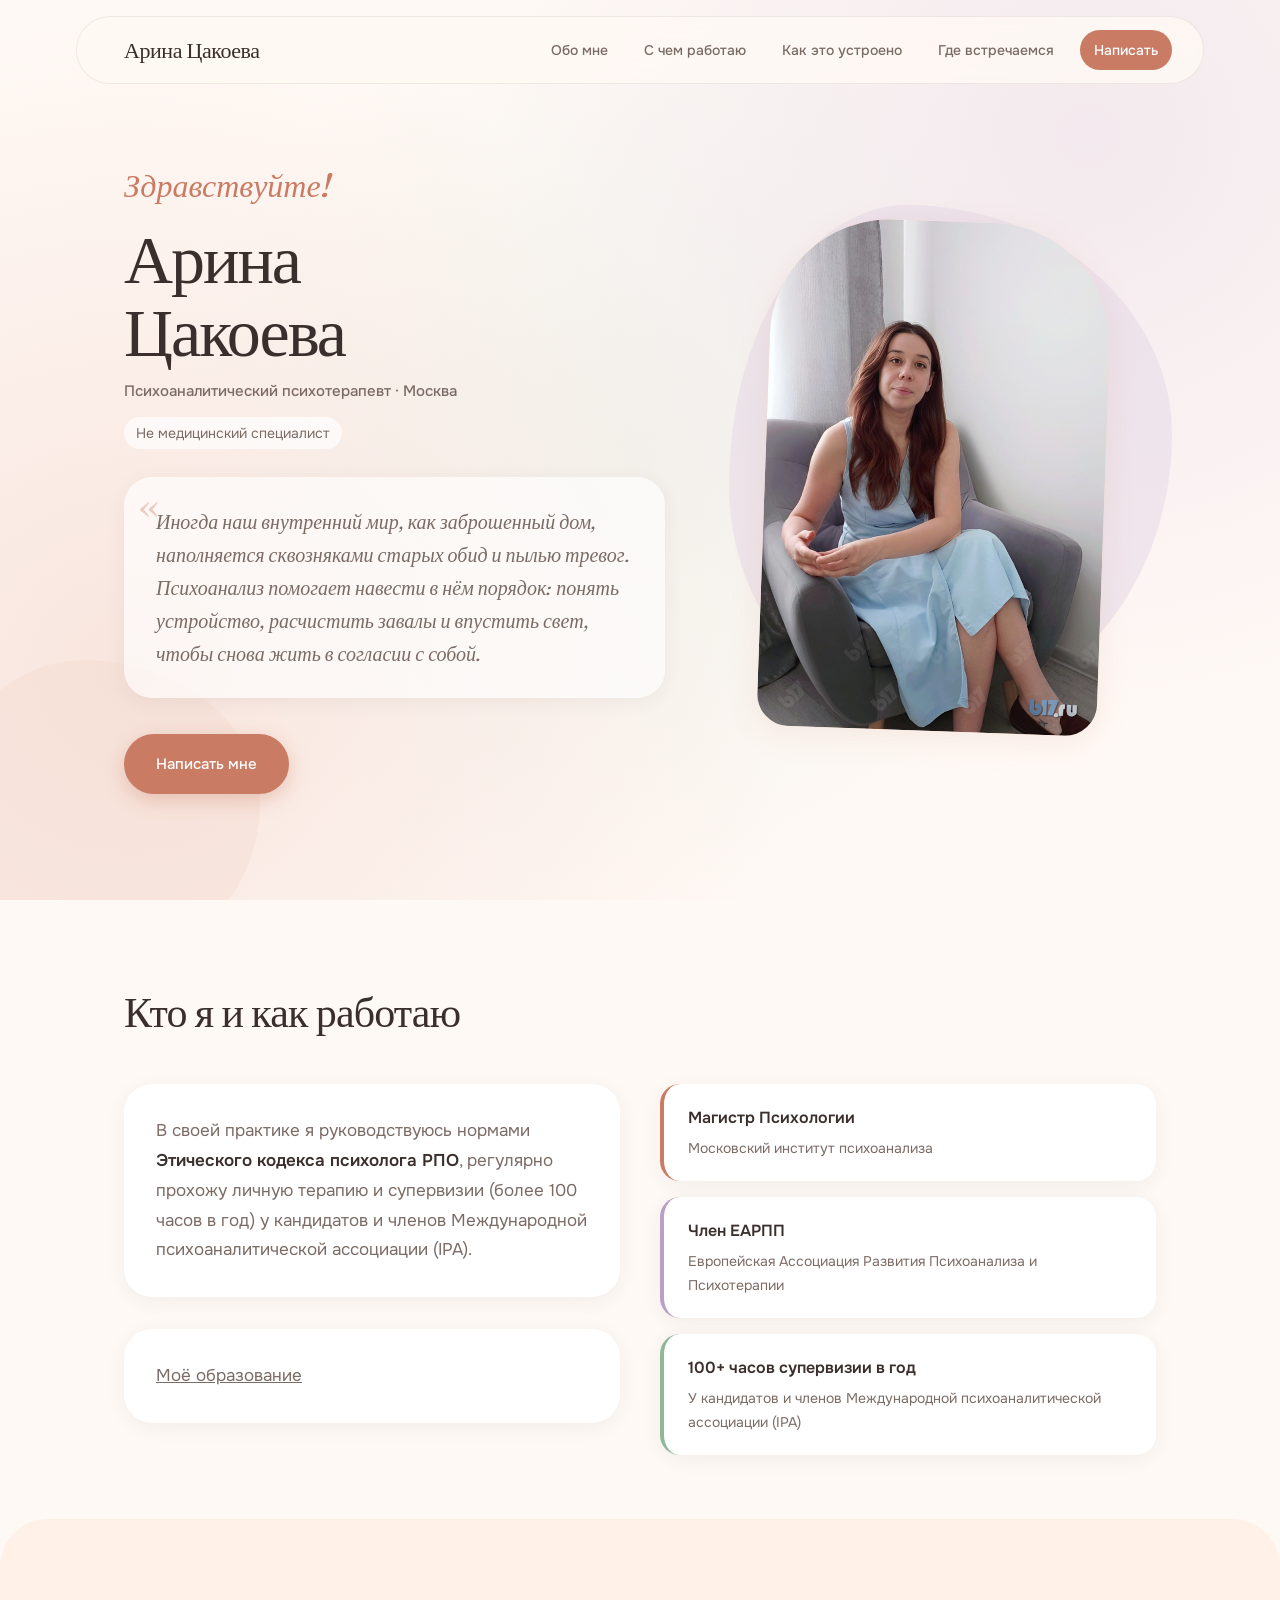
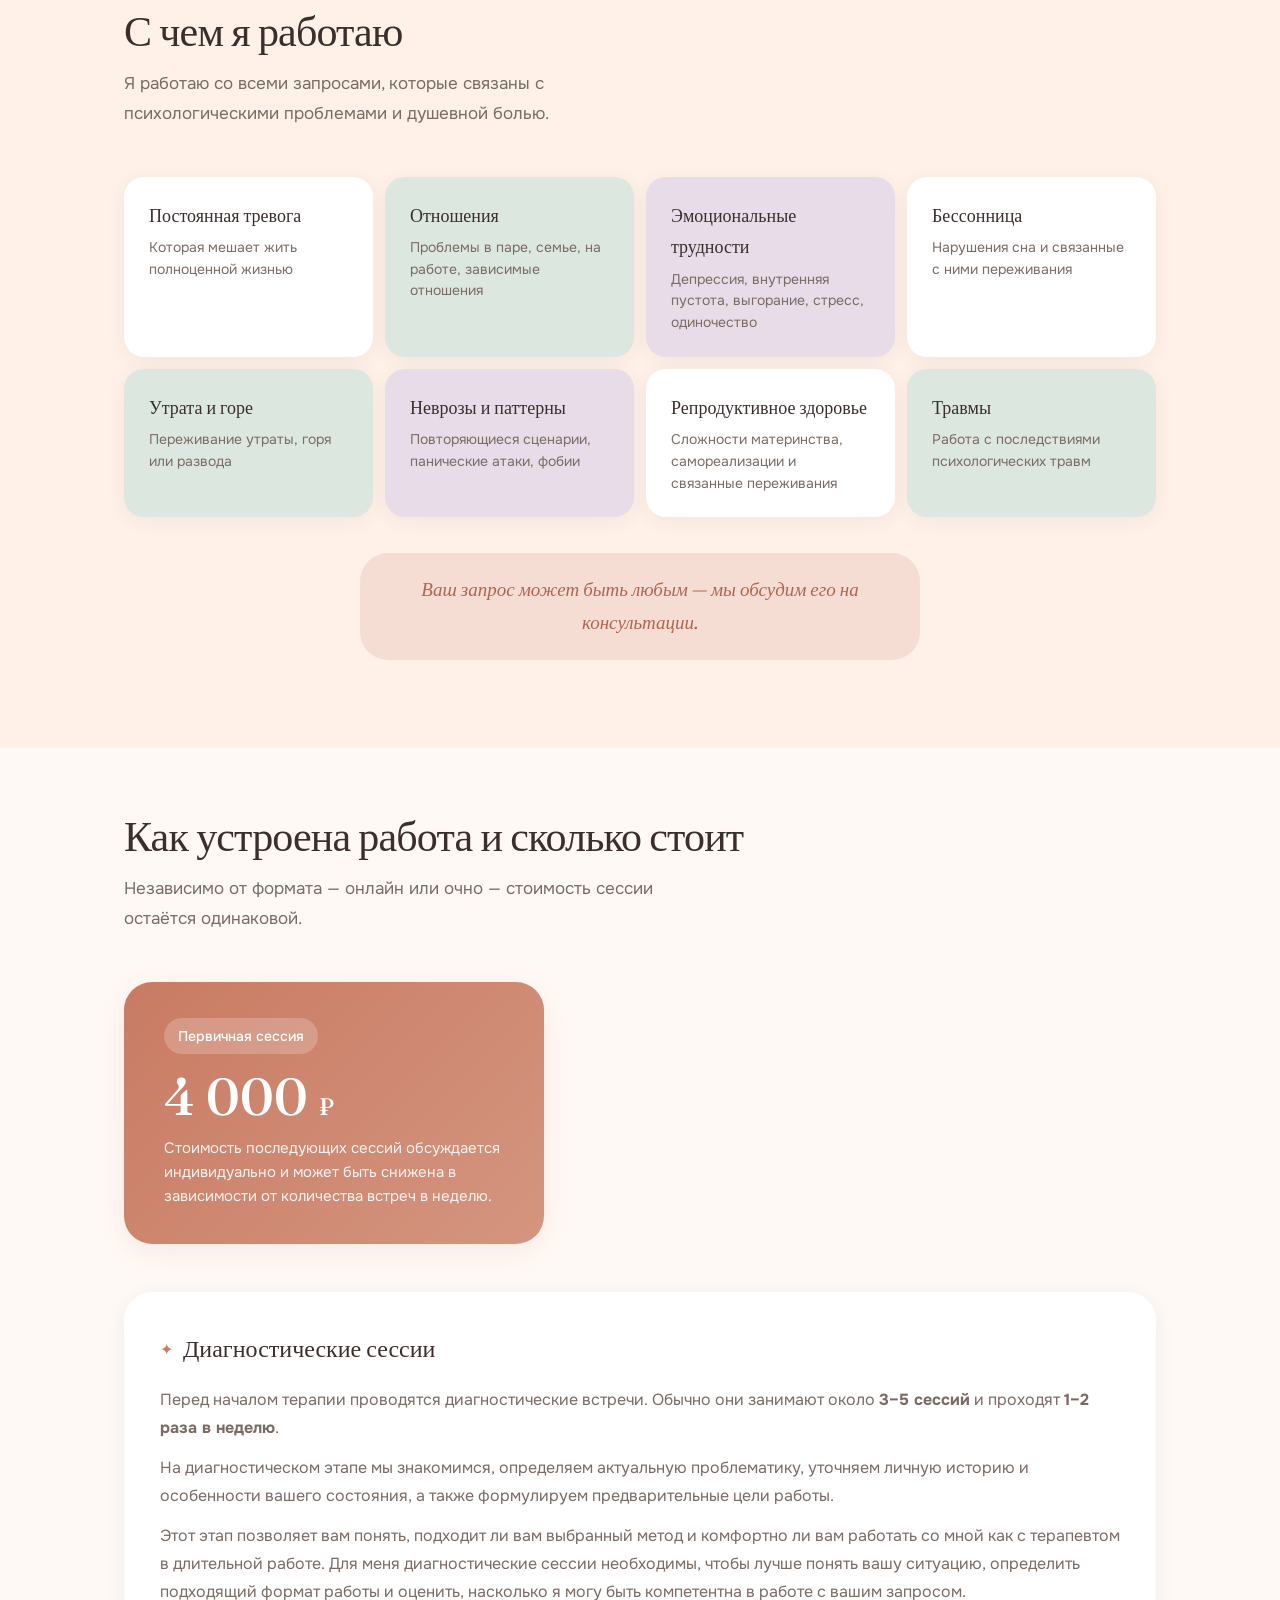
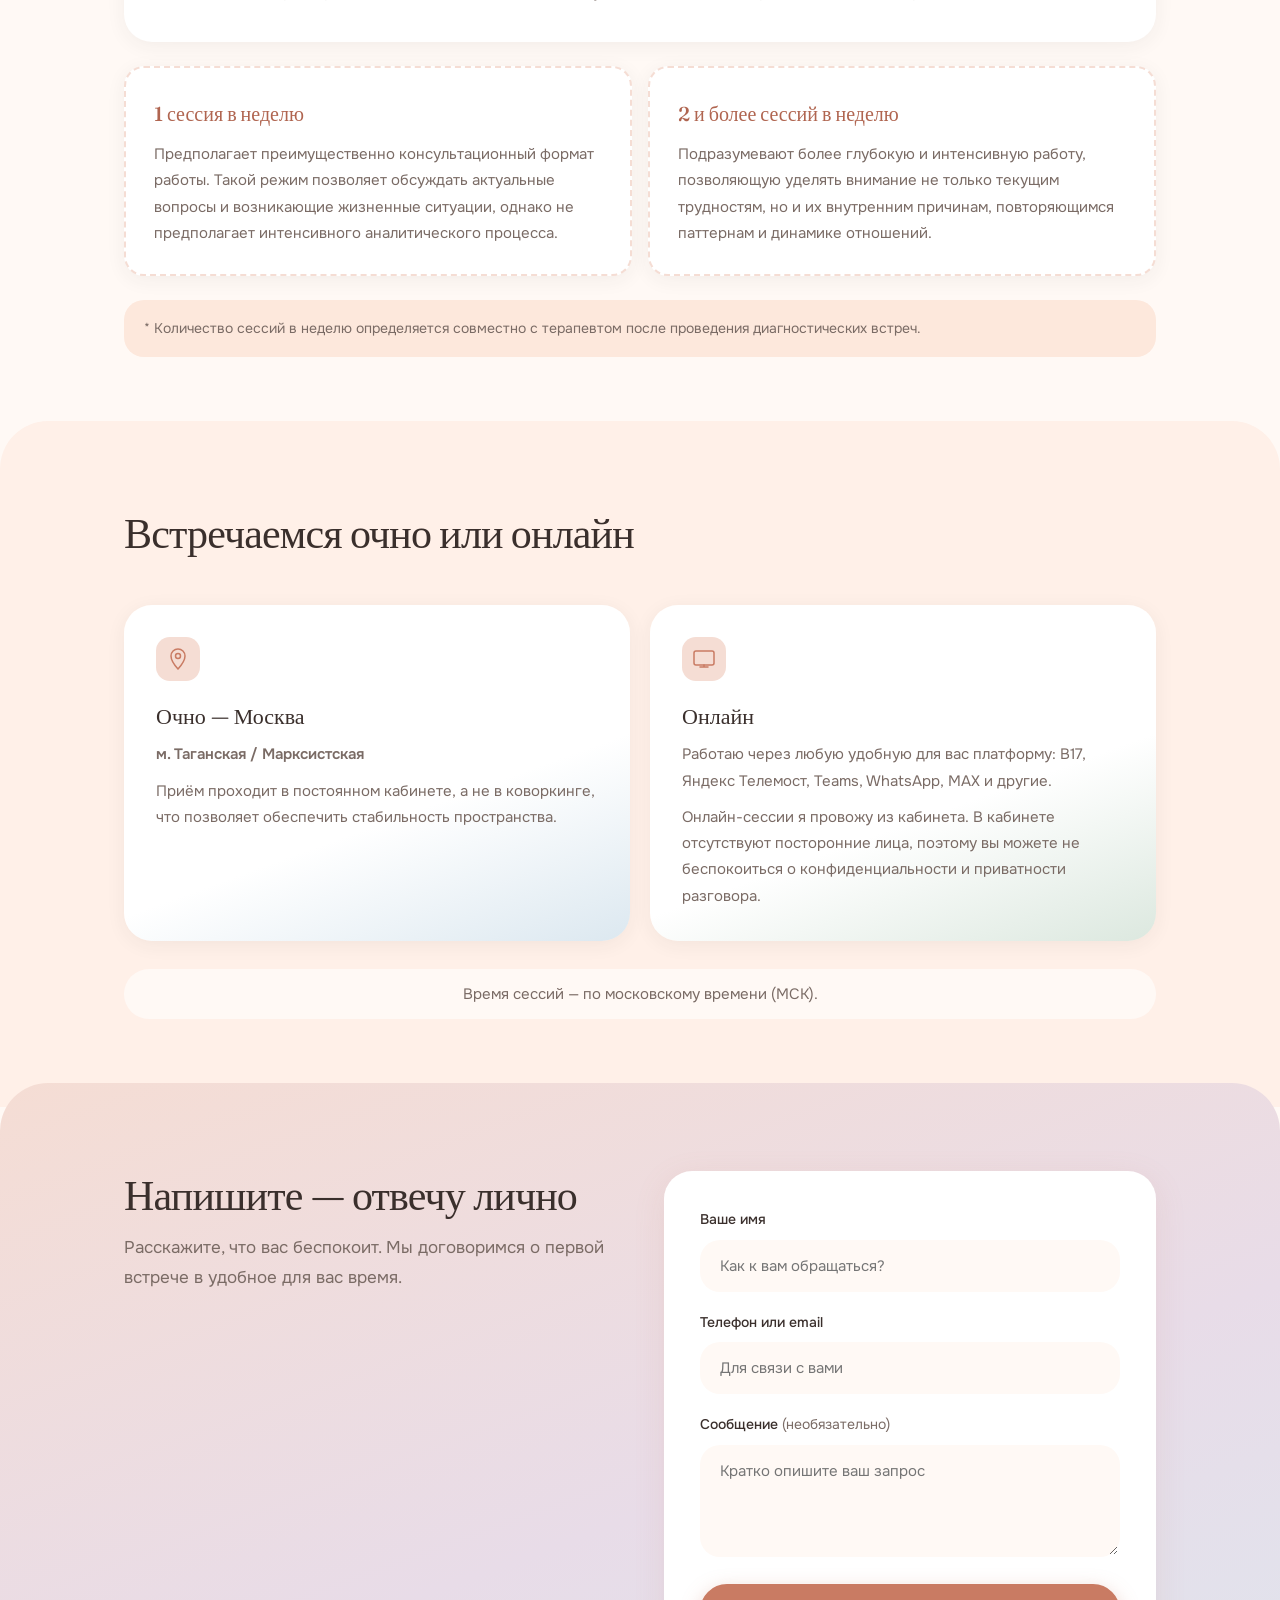
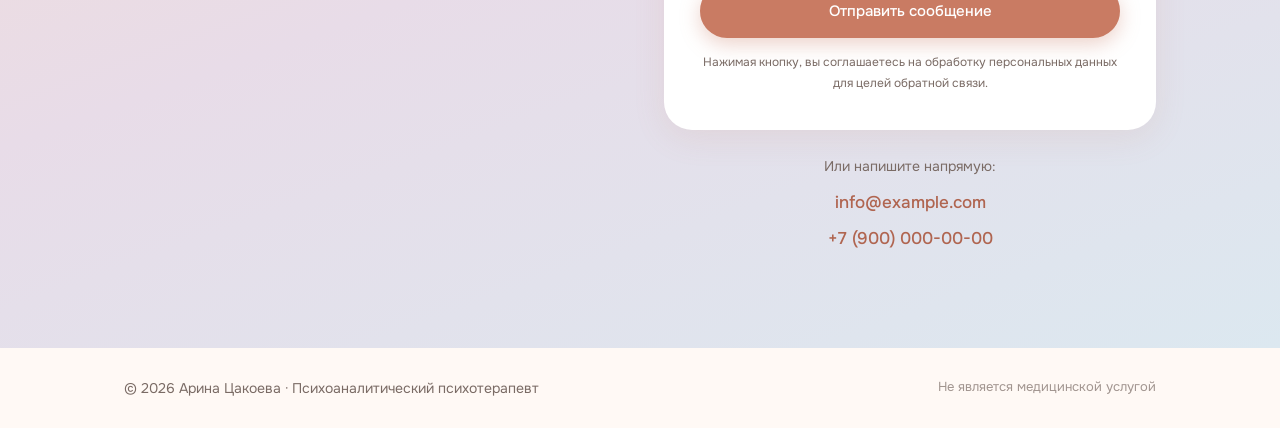
==== index.html @ 05173dd3 "Add files via upload" ====
<!DOCTYPE html>
<html lang="ru">
<head>
  <meta charset="UTF-8">
  <meta name="viewport" content="width=device-width, initial-scale=1.0">
  <meta name="description" content="Арина Цакоева — психоаналитический психотерапевт в Москве. Онлайн и очные консультации.">
  <title>Арина Цакоева — психоаналитический психотерапевт</title>
  <link rel="preconnect" href="https://fonts.googleapis.com">
  <link rel="preconnect" href="https://fonts.gstatic.com" crossorigin>
  <link href="https://fonts.googleapis.com/css2?family=Fraunces:ital,opsz,wght@0,9..144,400;0,9..144,500;0,9..144,600;1,9..144,400&family=Onest:wght@400;500;600&display=swap" rel="stylesheet">
  <link rel="stylesheet" href="css/style.css">
</head>
<body>
  <header class="header" id="header">
    <div class="container header__inner">
      <a href="#" class="logo">Арина Цакоева</a>
      <nav class="nav" id="nav">
        <a href="#about" class="nav__link">Обо мне</a>
        <a href="#requests" class="nav__link">С чем работаю</a>
        <a href="#format" class="nav__link">Как это устроено</a>
        <a href="#location" class="nav__link">Где встречаемся</a>
        <a href="#contact" class="nav__link nav__link--cta">Написать</a>
      </nav>
      <button class="burger" id="burger" aria-label="Открыть меню">
        <span></span>
        <span></span>
        <span></span>
      </button>
    </div>
  </header>

  <main>
    <section class="hero">
      <div class="hero__bg"></div>
      <div class="container hero__inner">
        <div class="hero__content">
          <p class="hero__greeting">Здравствуйте!</p>
          <h1 class="hero__title">Арина<br>Цакоева</h1>
          <p class="hero__label">Психоаналитический психотерапевт · Москва</p>
          <p class="hero__subtitle">Не медицинский специалист</p>
          <blockquote class="hero__quote">
            Иногда наш внутренний мир, как заброшенный дом, наполняется сквозняками старых обид и пылью тревог. Психоанализ помогает навести в нём порядок: понять устройство, расчистить завалы и впустить свет, чтобы снова жить в согласии с собой.
          </blockquote>
          <div class="hero__actions">
            <a href="#contact" class="btn btn--primary">Написать мне</a>
          </div>
        </div>
        <div class="hero__visual">
          <figure class="hero__photo hero__photo--empty">
            <img
              src="images/user_979711_900.jpg"
              alt="Арина Цакоева — психоаналитический психотерапевт"
              width="600"
              height="900"
              class="hero__photo-img"
              onerror="this.closest('.hero__photo').classList.add('hero__photo--empty')"
              onload="this.closest('.hero__photo').classList.remove('hero__photo--empty')"
            >
            <figcaption class="hero__photo-placeholder">
              <svg viewBox="0 0 48 48" fill="none" aria-hidden="true">
                <rect x="6" y="4" width="36" height="40" rx="3" stroke="currentColor" stroke-width="1.5"/>
                <circle cx="18" cy="16" r="4" stroke="currentColor" stroke-width="1.5"/>
                <path d="M6 32l10-10 8 8 6-6 12 12" stroke="currentColor" stroke-width="1.5" stroke-linecap="round" stroke-linejoin="round"/>
              </svg>
            </figcaption>
          </figure>
        </div>
      </div>
    </section>

    <section class="section" id="about">
      <div class="container">
        <div class="section__header">
          <h2 class="section__title">Кто я и как работаю</h2>
        </div>
        <div class="about">
          <div>
            <div class="about__text">
              <p>В своей практике я руководствуюсь нормами <strong>Этического кодекса психолога РПО</strong>, регулярно прохожу личную терапию и супервизии (более 100 часов в год) у кандидатов и членов Международной психоаналитической ассоциации (IPA).</p>
            </div>
            <div class="about__text">
              <a class="education" href="ed.html"><u>Моё образование</u></a>
            </div>
          </div>
          
          <div class="about__credentials">
            <div class="credential">
              <div>
                <h3 class="credential__title">Магистр Психологии</h3>
                <p class="credential__desc">Московский институт психоанализа</p>
              </div>
            </div>
            <div class="credential">
              <div>
                <h3 class="credential__title">Член ЕАРПП</h3>
                <p class="credential__desc">Европейская Ассоциация Развития Психоанализа и Психотерапии</p>
              </div>
            </div>
            <div class="credential">
              <div>
                <h3 class="credential__title">100+ часов супервизии в год</h3>
                <p class="credential__desc">У кандидатов и членов Международной психоаналитической ассоциации (IPA)</p>
              </div>
            </div>
          </div>
        </div>
      </div>
    </section>

    <section class="section section--alt" id="requests">
      <div class="container">
        <div class="section__header">
          <h2 class="section__title">С чем я работаю</h2>
          <p class="section__desc">Я работаю со всеми запросами, которые связаны с психологическими проблемами и душевной болью.</p>
        </div>
        <div class="requests-grid">
          <div class="request-card">
            <h3>Постоянная тревога</h3>
            <p>Которая мешает жить полноценной жизнью</p>
          </div>
          <div class="request-card">
            <h3>Отношения</h3>
            <p>Проблемы в паре, семье, на работе, зависимые отношения</p>
          </div>
          <div class="request-card">
            <h3>Эмоциональные трудности</h3>
            <p>Депрессия, внутренняя пустота, выгорание, стресс, одиночество</p>
          </div>
          <div class="request-card">
            <h3>Бессонница</h3>
            <p>Нарушения сна и связанные с ними переживания</p>
          </div>
          <div class="request-card">
            <h3>Утрата и горе</h3>
            <p>Переживание утраты, горя или развода</p>
          </div>
          <div class="request-card">
            <h3>Неврозы и паттерны</h3>
            <p>Повторяющиеся сценарии, панические атаки, фобии</p>
          </div>
          <div class="request-card">
            <h3>Репродуктивное здоровье</h3>
            <p>Сложности материнства, самореализации и связанные переживания</p>
          </div>
          <div class="request-card">
            <h3>Травмы</h3>
            <p>Работа с последствиями психологических травм</p>
          </div>
        </div>
        <p class="requests-note">Ваш запрос может быть любым — мы обсудим его на консультации.</p>
      </div>
    </section>

    <section class="section" id="format">
      <div class="container">
        <div class="section__header">
          <h2 class="section__title">Как устроена работа и сколько стоит</h2>
          <p class="section__desc">Независимо от формата — онлайн или очно — стоимость сессии остаётся одинаковой.</p>
        </div>

        <div class="pricing">
          <div class="pricing__card pricing__card--featured">
            <span class="pricing__badge">Первичная сессия</span>
            <p class="pricing__price">4 000 <span>₽</span></p>
            <p class="pricing__note">Стоимость последующих сессий обсуждается индивидуально и может быть снижена в зависимости от количества встреч в неделю.</p>
          </div>
        </div>

        <div class="format-blocks">
          <article class="format-block">
            <h3 class="format-block__title">Диагностические сессии</h3>
            <p>Перед началом терапии проводятся диагностические встречи. Обычно они занимают около <strong>3–5 сессий</strong> и проходят <strong>1–2 раза в неделю</strong>.</p>
            <p>На диагностическом этапе мы знакомимся, определяем актуальную проблематику, уточняем личную историю и особенности вашего состояния, а также формулируем предварительные цели работы.</p>
            <p>Этот этап позволяет вам понять, подходит ли вам выбранный метод и комфортно ли вам работать со мной как с терапевтом в длительной работе. Для меня диагностические сессии необходимы, чтобы лучше понять вашу ситуацию, определить подходящий формат работы и оценить, насколько я могу быть компетентна в работе с вашим запросом.</p>
          </article>

          <div class="format-options">
            <article class="format-option">
              <h3>1 сессия в неделю</h3>
              <p>Предполагает преимущественно консультационный формат работы. Такой режим позволяет обсуждать актуальные вопросы и возникающие жизненные ситуации, однако не предполагает интенсивного аналитического процесса.</p>
            </article>
            <article class="format-option">
              <h3>2 и более сессий в неделю</h3>
              <p>Подразумевают более глубокую и интенсивную работу, позволяющую уделять внимание не только текущим трудностям, но и их внутренним причинам, повторяющимся паттернам и динамике отношений.</p>
            </article>
          </div>

          <p class="format-note">* Количество сессий в неделю определяется совместно с терапевтом после проведения диагностических встреч.</p>
        </div>
      </div>
    </section>

    <section class="section section--alt" id="location">
      <div class="container">
        <div class="section__header">
          <h2 class="section__title">Встречаемся очно или онлайн</h2>
        </div>
        <div class="location-grid">
          <article class="location-card">
            <div class="location-card__icon">
              <svg viewBox="0 0 24 24" fill="none" aria-hidden="true">
                <path d="M12 2C8.13 2 5 5.13 5 9c0 5.25 7 13 7 13s7-7.75 7-13c0-3.87-3.13-7-7-7z" stroke="currentColor" stroke-width="1.5"/>
                <circle cx="12" cy="9" r="2.5" stroke="currentColor" stroke-width="1.5"/>
              </svg>
            </div>
            <h3>Очно — Москва</h3>
            <p class="location-card__metro">м. Таганская / Марксистская</p>
            <p>Приём проходит в постоянном кабинете, а не в коворкинге, что позволяет обеспечить стабильность пространства.</p>
          </article>
          <article class="location-card">
            <div class="location-card__icon">
              <svg viewBox="0 0 24 24" fill="none" aria-hidden="true">
                <rect x="2" y="4" width="20" height="14" rx="2" stroke="currentColor" stroke-width="1.5"/>
                <path d="M8 20h8M12 18v2" stroke="currentColor" stroke-width="1.5" stroke-linecap="round"/>
              </svg>
            </div>
            <h3>Онлайн</h3>
            <p>Работаю через любую удобную для вас платформу: B17, Яндекс Телемост, Teams, WhatsApp, MAX и другие.</p>
            <p>Онлайн-сессии я провожу из кабинета. В кабинете отсутствуют посторонние лица, поэтому вы можете не беспокоиться о конфиденциальности и приватности разговора.</p>
          </article>
        </div>
        <p class="location-time">Время сессий — по московскому времени (МСК).</p>
      </div>
    </section>

    <section class="section contact" id="contact">
      <div class="container">
        <div class="contact__inner">
          <div class="contact__content">
            <h2 class="section__title">Напишите — отвечу лично</h2>
            <p class="contact__desc">Расскажите, что вас беспокоит. Мы договоримся о первой встрече в удобное для вас время.</p>
          </div>
          <div class="contact__form-wrap">
            <form class="contact-form" id="contact-form">
              <div class="form-group">
                <label for="name">Ваше имя</label>
                <input type="text" id="name" name="name" required placeholder="Как к вам обращаться?">
              </div>
              <div class="form-group">
                <label for="contact">Телефон или email</label>
                <input type="text" id="contact" name="contact" required placeholder="Для связи с вами">
              </div>
              <div class="form-group">
                <label for="message">Сообщение <span class="optional">(необязательно)</span></label>
                <textarea id="message" name="message" rows="4" placeholder="Кратко опишите ваш запрос"></textarea>
              </div>
              <button type="submit" class="btn btn--primary btn--full">Отправить сообщение</button>
              <p class="form-note">Нажимая кнопку, вы соглашаетесь на обработку персональных данных для целей обратной связи.</p>
            </form>
            <div class="contact__alt">
              <p>Или напишите напрямую:</p>
              <a href="mailto:info@example.com" class="contact-link">info@example.com</a>
              <a href="tel:+79000000000" class="contact-link">+7 (900) 000-00-00</a>
            </div>
          </div>
        </div>
      </div>
    </section>
  </main>

  <footer class="footer">
    <div class="container footer__inner">
      <p>© 2026 Арина Цакоева · Психоаналитический психотерапевт</p>
      <p class="footer__note">Не является медицинской услугой</p>
    </div>
  </footer>

  <script src="js/main.js"></script>
</body>
</html>
---- css/style.css ----
/* ===== Variables — warm & friendly ===== */
:root {
  --color-bg: #fff9f5;
  --color-bg-alt: #fff0e8;
  --color-bg-warm: #fde8dc;
  --color-text: #3a2f2c;
  --color-text-muted: #7a6b65;
  --color-accent: #c97b63;
  --color-accent-dark: #b06550;
  --color-accent-soft: #f5ddd4;
  --color-lilac: #e8dce8;
  --color-sage: #dce8df;
  --color-sky: #dce8f0;
  --color-white: #ffffff;
  --color-border: rgba(58, 47, 44, 0.08);

  --font-display: 'Fraunces', Georgia, serif;
  --font-body: 'Onest', system-ui, sans-serif;

  --radius: 20px;
  --radius-lg: 28px;
  --radius-pill: 999px;
  --shadow: 0 8px 32px rgba(201, 123, 99, 0.12);
  --shadow-soft: 0 4px 20px rgba(58, 47, 44, 0.06);

  --header-height: 68px;
  --transition: 0.35s cubic-bezier(0.4, 0, 0.2, 1);
}

/* ===== Reset & Base ===== */
*, *::before, *::after {
  box-sizing: border-box;
  margin: 0;
  padding: 0;
}

html {
  scroll-behavior: smooth;
  scroll-padding-top: var(--header-height);
}

body {
  font-family: var(--font-body);
  font-size: 16px;
  line-height: 1.75;
  color: var(--color-text);
  background: var(--color-bg);
  -webkit-font-smoothing: antialiased;
}

img { max-width: 100%; display: block; }
a { color: inherit; text-decoration: none; }

.container {
  width: 100%;
  max-width: 1080px;
  margin: 0 auto;
  padding: 0 24px;
}


.section__title {
  font-family: var(--font-display);
  font-size: clamp(1.875rem, 4vw, 2.625rem);
  font-weight: 500;
  line-height: 1.15;
  color: var(--color-text);
  margin-bottom: 14px;
  letter-spacing: -0.02em;
}

.section__desc {
  font-size: 1.0625rem;
  color: var(--color-text-muted);
  max-width: 560px;
}

/* ===== Buttons ===== */
.btn {
  display: inline-flex;
  align-items: center;
  justify-content: center;
  gap: 8px;
  padding: 15px 30px;
  font-family: var(--font-body);
  font-size: 0.9375rem;
  font-weight: 500;
  border-radius: var(--radius-pill);
  border: 2px solid transparent;
  cursor: pointer;
  transition: all var(--transition);
}

.btn--primary {
  background: var(--color-accent);
  color: var(--color-white);
  border-color: var(--color-accent);
  box-shadow: 0 6px 20px rgba(201, 123, 99, 0.35);
}

.btn--primary:hover {
  background: var(--color-accent-dark);
  border-color: var(--color-accent-dark);
  transform: translateY(-2px) scale(1.02);
  box-shadow: 0 10px 28px rgba(201, 123, 99, 0.4);
}

.btn--full { width: 100%; }

/* ===== Header ===== */
.header {
  position: fixed;
  top: 16px;
  left: 16px;
  right: 16px;
  z-index: 100;
  max-width: calc(1080px + 48px);
  margin: 0 auto;
  height: var(--header-height);
  background: rgba(255, 249, 245, 0.82);
  backdrop-filter: blur(16px);
  border-radius: var(--radius-pill);
  border: 1px solid var(--color-border);
  transition: box-shadow var(--transition), top var(--transition);
}

.header.scrolled {
  top: 8px;
  box-shadow: var(--shadow-soft);
}

.header__inner {
  display: flex;
  align-items: center;
  justify-content: space-between;
  height: 100%;
  padding: 0 8px 0 24px;
}

.logo {
  font-family: var(--font-display);
  font-size: 1.375rem;
  font-weight: 500;
  color: var(--color-text);
  letter-spacing: -0.02em;
}

.nav {
  display: flex;
  align-items: center;
  gap: 8px;
}

.nav__link {
  font-size: 0.875rem;
  font-weight: 500;
  color: var(--color-text-muted);
  padding: 8px 14px;
  border-radius: var(--radius-pill);
  transition: all var(--transition);
}

.nav__link:hover {
  color: var(--color-text);
  background: var(--color-accent-soft);
}

.nav__link--cta {
  background: var(--color-accent);
  color: var(--color-white) !important;
  margin-left: 4px;
}

.nav__link--cta:hover {
  background: var(--color-accent-dark);
}

.burger {
  display: none;
  flex-direction: column;
  gap: 5px;
  background: none;
  border: none;
  cursor: pointer;
  padding: 8px;
  margin-right: 8px;
}

.burger span {
  display: block;
  width: 22px;
  height: 2px;
  background: var(--color-text);
  border-radius: 2px;
  transition: all var(--transition);
}

/* ===== Hero ===== */
.hero {
  position: relative;
  min-height: 100vh;
  display: flex;
  align-items: center;
  padding: calc(var(--header-height) + 64px) 0 80px;
  overflow: hidden;
}

.hero__bg {
  position: absolute;
  inset: 0;
  background:
    radial-gradient(circle at 85% 15%, rgba(232, 220, 232, 0.55) 0%, transparent 45%),
    radial-gradient(circle at 10% 75%, rgba(245, 221, 212, 0.7) 0%, transparent 50%),
    radial-gradient(circle at 50% 50%, rgba(220, 232, 223, 0.35) 0%, transparent 60%),
    var(--color-bg);
  z-index: 0;
}

.hero__bg::after {
  content: '';
  position: absolute;
  width: 320px;
  height: 320px;
  bottom: -80px;
  left: -60px;
  background: var(--color-accent-soft);
  border-radius: 45% 55% 60% 40% / 50% 45% 55% 50%;
  opacity: 0.5;
  animation: blob-float 12s ease-in-out infinite;
}

@keyframes blob-float {
  0%, 100% { transform: translate(0, 0) rotate(0deg); }
  50% { transform: translate(20px, -15px) rotate(5deg); }
}

.hero__inner {
  position: relative;
  z-index: 1;
  display: grid;
  grid-template-columns: 1.1fr 0.9fr;
  gap: 48px;
  align-items: center;
}

.hero__greeting {
  font-family: var(--font-display);
  font-size: clamp(1.5rem, 3vw, 2rem);
  font-weight: 500;
  font-style: italic;
  color: var(--color-accent);
  margin-bottom: 8px;
}

.hero__label {
  font-size: 0.9375rem;
  font-weight: 500;
  color: var(--color-text-muted);
  margin-bottom: 12px;
}

.hero__title {
  font-family: var(--font-display);
  font-size: clamp(2.75rem, 6.5vw, 4.25rem);
  font-weight: 500;
  line-height: 1.08;
  margin-bottom: 10px;
  letter-spacing: -0.03em;
}

.hero__subtitle {
  display: inline-block;
  font-size: 0.875rem;
  color: var(--color-text-muted);
  margin-bottom: 28px;
  padding: 4px 12px;
  background: rgba(255, 255, 255, 0.7);
  border-radius: var(--radius-pill);
}

.hero__quote {
  position: relative;
  font-family: var(--font-display);
  font-size: clamp(1.0625rem, 2vw, 1.25rem);
  font-style: italic;
  line-height: 1.65;
  color: var(--color-text-muted);
  background: rgba(255, 255, 255, 0.65);
  border-radius: var(--radius-lg);
  padding: 28px 28px 28px 32px;
  margin-bottom: 36px;
  box-shadow: var(--shadow-soft);
}

.hero__quote::before {
  content: '«';
  position: absolute;
  top: 8px;
  left: 14px;
  font-size: 2.5rem;
  line-height: 1;
  color: var(--color-accent);
  opacity: 0.35;
  font-style: normal;
}

.hero__actions {
  display: flex;
  flex-wrap: wrap;
  gap: 12px;
}

.hero__visual {
  position: relative;
}

.hero__visual::before {
  content: '';
  position: absolute;
  inset: -16px -16px 16px 16px;
  background: var(--color-lilac);
  border-radius: 40% 60% 55% 45% / 55% 45% 55% 45%;
  z-index: 0;
  opacity: 0.6;
}

.hero__photo {
  position: relative;
  z-index: 1;
  width: 100%;
  max-width: 340px;
  margin: 0 auto;
  aspect-ratio: 600 / 900;
  border-radius: 120px 120px 32px 32px;
  overflow: hidden;
  box-shadow: var(--shadow);
  background: var(--color-accent-soft);
  transform: rotate(2deg);
  transition: transform var(--transition);
}

.hero__photo:hover {
  transform: rotate(0deg) scale(1.02);
}

.hero__photo-img {
  position: absolute;
  inset: 0;
  width: 100%;
  height: 100%;
  object-fit: cover;
  object-position: center top;
  display: block;
}

.hero__photo--empty .hero__photo-img { opacity: 0; }

.hero__photo-placeholder {
  position: absolute;
  inset: 0;
  display: flex;
  flex-direction: column;
  align-items: center;
  justify-content: center;
  gap: 12px;
  padding: 24px;
  text-align: center;
  color: var(--color-accent);
  pointer-events: none;
  transition: opacity var(--transition);
}

.hero__photo:not(.hero__photo--empty) .hero__photo-placeholder { opacity: 0; }

.hero__photo-placeholder svg {
  width: 48px;
  height: 48px;
  opacity: 0.45;
}

/* ===== Sections ===== */
.section {
  padding: 88px 0;
  position: relative;
}

.section--alt {
  background: var(--color-bg-alt);
  border-radius: 48px 48px 0 0;
  margin-top: -24px;
}

.section--alt + .section:not(.section--alt) {
  margin-top: -24px;
}

.section__header {
  margin-bottom: 48px;
}

/* ===== About ===== */
.about {
  display: grid;
  grid-template-columns: 1fr 1fr;
  gap: 40px;
  align-items: start;
}

.about__text {
  font-size: 1.0625rem;
  margin-bottom: 32px;
  color: var(--color-text-muted);
  background: var(--color-white);
  padding: 32px;
  border-radius: var(--radius-lg);
  box-shadow: var(--shadow-soft);
}

.education{
  cursor: pointer;
}

.about__text strong {
  color: var(--color-text);
  font-weight: 600;
}

.about__credentials {
  display: flex;
  flex-direction: column;
  gap: 16px;
}

.credential {
  display: flex;
  gap: 14px;
  padding: 20px 24px;
  background: var(--color-white);
  border-radius: var(--radius);
  box-shadow: var(--shadow-soft);
  border-left: 4px solid var(--color-accent);
  transition: transform var(--transition);
}

.credential:nth-child(2) { border-left-color: #b8a0c8; }
.credential:nth-child(3) { border-left-color: #8fb89a; }

.credential:hover {
  transform: translateX(4px);
}

.credential__title {
  font-size: 1rem;
  font-weight: 600;
  margin-bottom: 4px;
}

.credential__desc {
  font-size: 0.875rem;
  color: var(--color-text-muted);
}

/* ===== Requests — tag cloud feel ===== */
.requests-grid {
  display: flex;
  flex-wrap: wrap;
  gap: 12px;
  margin-bottom: 36px;
}

.request-card {
  flex: 1 1 220px;
  max-width: calc(50% - 6px);
  background: var(--color-white);
  border-radius: var(--radius);
  padding: 22px 24px;
  box-shadow: var(--shadow-soft);
  transition: transform var(--transition), box-shadow var(--transition);
  border: 1px solid transparent;
}

.request-card:nth-child(3n+1) { background: #fff; }
.request-card:nth-child(3n+2) { background: var(--color-sage); }
.request-card:nth-child(3n) { background: var(--color-lilac); }

.request-card:hover {
  transform: translateY(-4px) rotate(-0.5deg);
  box-shadow: var(--shadow);
  border-color: rgba(201, 123, 99, 0.2);
}

.request-card h3 {
  font-family: var(--font-display);
  font-size: 1.125rem;
  font-weight: 500;
  margin-bottom: 6px;
  color: var(--color-text);
}

.request-card p {
  font-size: 0.875rem;
  color: var(--color-text-muted);
  line-height: 1.55;
}

.requests-note {
  text-align: center;
  font-family: var(--font-display);
  font-size: 1.1875rem;
  font-style: italic;
  color: var(--color-accent-dark);
  padding: 20px 28px;
  background: var(--color-accent-soft);
  border-radius: var(--radius-lg);
  max-width: 560px;
  margin: 0 auto;
}

/* ===== Pricing & Format ===== */
.pricing {
  margin-bottom: 48px;
}

.pricing__card {
  max-width: 420px;
  background: linear-gradient(135deg, var(--color-accent) 0%, #d4957f 100%);
  border-radius: var(--radius-lg);
  padding: 36px 40px;
  color: var(--color-white);
  box-shadow: var(--shadow);
  transform: rotate(-1deg);
}

.pricing__card--featured {
  border: none;
}

.pricing__badge {
  display: inline-block;
  font-size: 0.875rem;
  font-weight: 500;
  background: rgba(255, 255, 255, 0.2);
  padding: 6px 14px;
  border-radius: var(--radius-pill);
  margin-bottom: 16px;
  letter-spacing: 0;
  text-transform: none;
}

.pricing__price {
  font-family: var(--font-display);
  font-size: 3.25rem;
  font-weight: 500;
  line-height: 1;
  margin-bottom: 14px;
}

.pricing__price span { font-size: 1.5rem; }

.pricing__note {
  font-size: 0.9375rem;
  opacity: 0.9;
  line-height: 1.6;
}

.format-blocks {
  display: flex;
  flex-direction: column;
  gap: 24px;
}

.format-block {
  background: var(--color-white);
  border-radius: var(--radius-lg);
  padding: 36px;
  box-shadow: var(--shadow-soft);
}

.format-block__num {
  display: none;
}

.format-block__title {
  font-family: var(--font-display);
  font-size: 1.5rem;
  font-weight: 500;
  margin-bottom: 16px;
  display: flex;
  align-items: center;
  gap: 10px;
}

.format-block__title::before {
  content: '✦';
  color: var(--color-accent);
  font-size: 1rem;
}

.format-block p {
  color: var(--color-text-muted);
  margin-bottom: 12px;
}

.format-block p:last-child { margin-bottom: 0; }

.format-options {
  display: grid;
  grid-template-columns: 1fr 1fr;
  gap: 16px;
}

.format-option {
  background: var(--color-white);
  border-radius: var(--radius);
  padding: 28px;
  box-shadow: var(--shadow-soft);
  border: 2px dashed var(--color-accent-soft);
  transition: border-color var(--transition);
}

.format-option:hover {
  border-color: var(--color-accent);
  border-style: solid;
}

.format-option h3 {
  font-family: var(--font-display);
  font-size: 1.25rem;
  font-weight: 500;
  margin-bottom: 10px;
  color: var(--color-accent-dark);
}

.format-option p {
  font-size: 0.9375rem;
  color: var(--color-text-muted);
}

.format-note {
  font-size: 0.875rem;
  color: var(--color-text-muted);
  padding: 16px 20px;
  background: var(--color-bg-warm);
  border-radius: var(--radius);
}

/* ===== Location ===== */
.location-grid {
  display: grid;
  grid-template-columns: 1fr 1fr;
  gap: 20px;
  margin-bottom: 28px;
}

.location-card {
  background: var(--color-white);
  border-radius: var(--radius-lg);
  padding: 32px;
  box-shadow: var(--shadow-soft);
  transition: transform var(--transition);
}

.location-card:first-child {
  background: linear-gradient(160deg, #fff 60%, var(--color-sky) 100%);
}

.location-card:last-child {
  background: linear-gradient(160deg, #fff 60%, var(--color-sage) 100%);
}

.location-card:hover {
  transform: translateY(-3px);
}

.location-card__icon {
  width: 44px;
  height: 44px;
  color: var(--color-accent);
  margin-bottom: 16px;
  padding: 10px;
  background: var(--color-accent-soft);
  border-radius: 14px;
}

.location-card__icon svg { width: 100%; height: 100%; }

.location-card h3 {
  font-family: var(--font-display);
  font-size: 1.375rem;
  font-weight: 500;
  margin-bottom: 6px;
}

.location-card__metro {
  font-weight: 600;
  color: var(--color-accent);
  margin-bottom: 14px;
  font-size: 0.9375rem;
}

.location-card p {
  font-size: 0.9375rem;
  color: var(--color-text-muted);
  margin-bottom: 10px;
}

.location-card p:last-child { margin-bottom: 0; }

.location-time {
  text-align: center;
  font-size: 0.9375rem;
  color: var(--color-text-muted);
  padding: 12px 20px;
  background: rgba(255, 255, 255, 0.6);
  border-radius: var(--radius-pill);
  display: inline-block;
  width: 100%;
}

/* ===== Contact ===== */
.contact {
  background: linear-gradient(160deg, #f5ddd4 0%, #e8dce8 50%, #dce8f0 100%);
  color: var(--color-text);
  border-radius: 48px 48px 0 0;
  margin-top: -24px;
}

.contact .section__label {
  background: rgba(255, 255, 255, 0.6);
  color: var(--color-accent-dark);
}

.contact .section__title { color: var(--color-text); }

.contact__inner {
  display: grid;
  grid-template-columns: 1fr 1fr;
  gap: 48px;
  align-items: start;
}

.contact__desc {
  font-size: 1.0625rem;
  color: var(--color-text-muted);
  margin-top: 12px;
}

.contact-form {
  background: var(--color-white);
  border: none;
  border-radius: var(--radius-lg);
  padding: 36px;
  box-shadow: var(--shadow);
}

.form-group { margin-bottom: 18px; }

.form-group label {
  display: block;
  font-size: 0.875rem;
  font-weight: 500;
  margin-bottom: 8px;
  color: var(--color-text);
}

.optional {
  font-weight: 400;
  color: var(--color-text-muted);
}

.form-group input,
.form-group textarea {
  width: 100%;
  padding: 14px 18px;
  font-family: var(--font-body);
  font-size: 0.9375rem;
  color: var(--color-text);
  background: var(--color-bg);
  border: 2px solid transparent;
  border-radius: var(--radius);
  transition: border-color var(--transition), background var(--transition);
}

.form-group input:focus,
.form-group textarea:focus {
  outline: none;
  border-color: var(--color-accent);
  background: var(--color-white);
}

.form-group textarea { resize: vertical; min-height: 100px; }

.form-note {
  font-size: 0.75rem;
  color: var(--color-text-muted);
  margin-top: 14px;
  text-align: center;
}

.contact__alt {
  margin-top: 24px;
  text-align: center;
}

.contact__alt p {
  font-size: 0.875rem;
  color: var(--color-text-muted);
  margin-bottom: 10px;
}

.contact-link {
  display: block;
  font-size: 1.0625rem;
  font-weight: 500;
  color: var(--color-accent-dark);
  margin-bottom: 6px;
  transition: color var(--transition);
}

.contact-link:hover { color: var(--color-accent); }

/* ===== Footer ===== */
.footer {
  padding: 28px 0;
  background: var(--color-bg);
  color: var(--color-text-muted);
  font-size: 0.875rem;
}

.footer__inner {
  display: flex;
  justify-content: space-between;
  align-items: center;
  flex-wrap: wrap;
  gap: 12px;
}

.footer__note {
  font-size: 0.8125rem;
  color: var(--color-text-muted);
  opacity: 0.7;
}

/* ===== Animations ===== */
.fade-in {
  opacity: 0;
  transform: translateY(20px);
  transition: opacity 0.6s ease, transform 0.6s ease;
}

.fade-in.visible {
  opacity: 1;
  transform: translateY(0);
}

/* ===== Responsive ===== */
@media (max-width: 900px) {
  .header {
    top: 8px;
    left: 12px;
    right: 12px;
  }

  .hero__inner,
  .about,
  .location-grid,
  .format-options,
  .contact__inner {
    grid-template-columns: 1fr;
  }

  .hero__visual { order: -1; }

  .hero__photo {
    max-width: 260px;
    transform: rotate(0deg);
  }

  .request-card {
    max-width: 100%;
  }

  .pricing__card {
    transform: none;
  }

  .nav {
    position: fixed;
    top: calc(var(--header-height) + 24px);
    left: 12px;
    right: 12px;
    flex-direction: column;
    background: rgba(255, 249, 245, 0.96);
    padding: 20px;
    gap: 4px;
    border-radius: var(--radius-lg);
    border: 1px solid var(--color-border);
    box-shadow: var(--shadow);
    transform: translateY(-130%);
    opacity: 0;
    pointer-events: none;
    transition: all var(--transition);
  }

  .nav.open {
    transform: translateY(0);
    opacity: 1;
    pointer-events: all;
  }

  .nav__link--cta { margin-left: 0; margin-top: 8px; text-align: center; }

  .burger { display: flex; }

  .burger.active span:nth-child(1) {
    transform: rotate(45deg) translate(5px, 5px);
  }
  .burger.active span:nth-child(2) { opacity: 0; }
  .burger.active span:nth-child(3) {
    transform: rotate(-45deg) translate(5px, -5px);
  }
}

@media (max-width: 600px) {
  .section { padding: 64px 0; }
  .section--alt { border-radius: 32px 32px 0 0; }
  .hero { padding-bottom: 48px; min-height: auto; }
  .hero__actions { flex-direction: column; }
  .hero__actions .btn { width: 100%; }
  .footer__inner { flex-direction: column; text-align: center; }
}
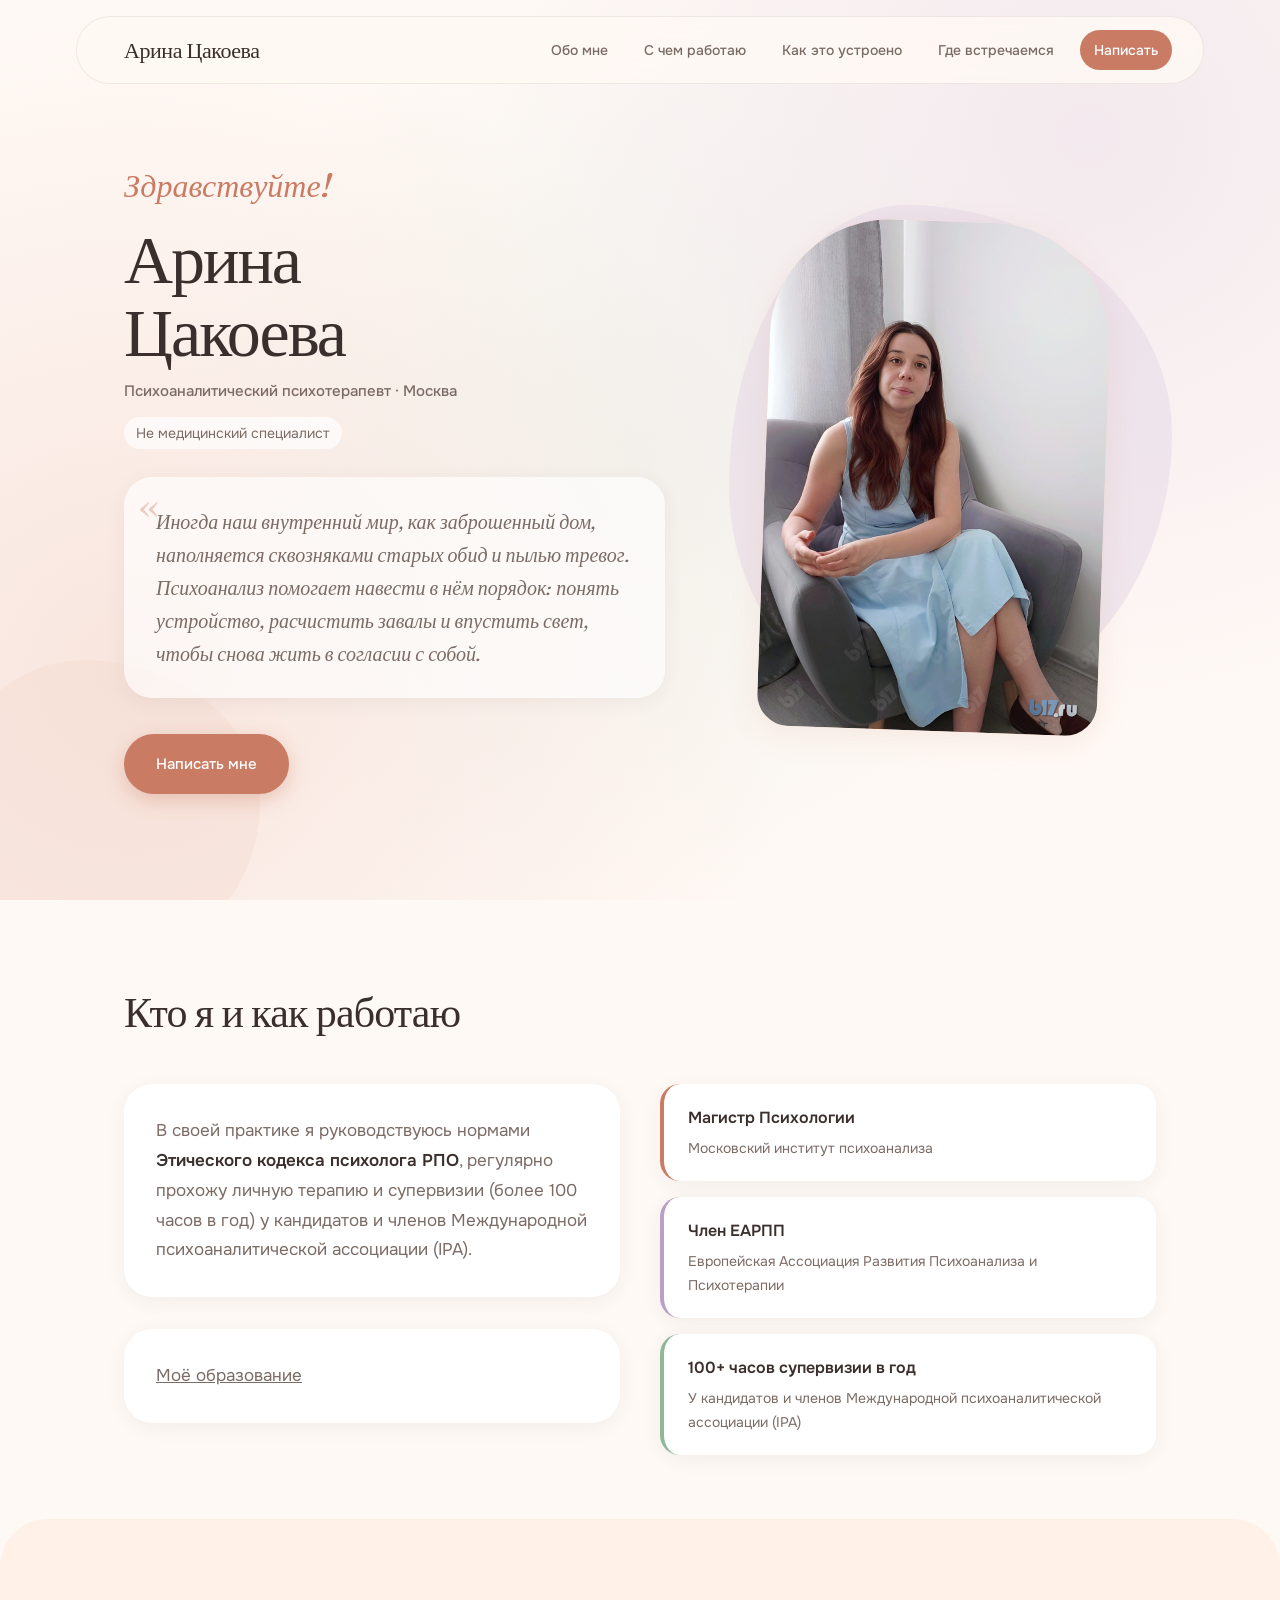
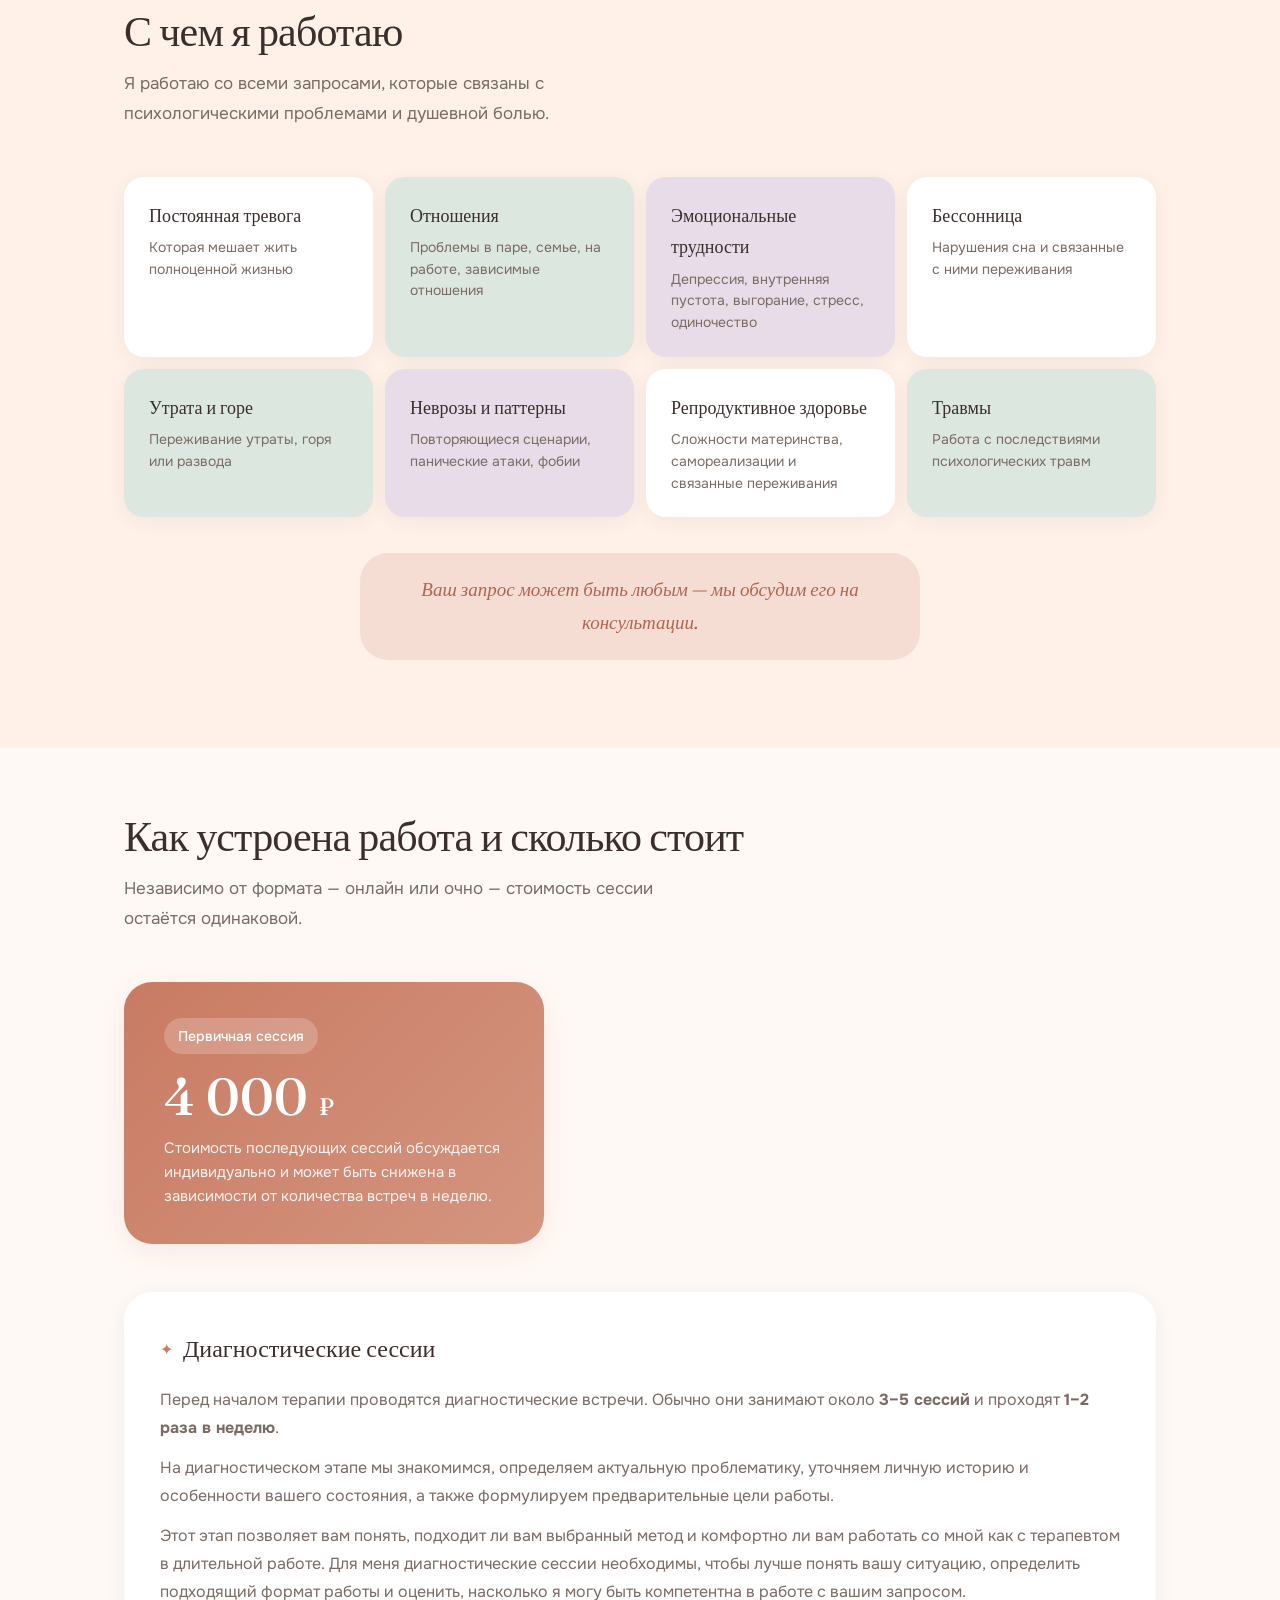
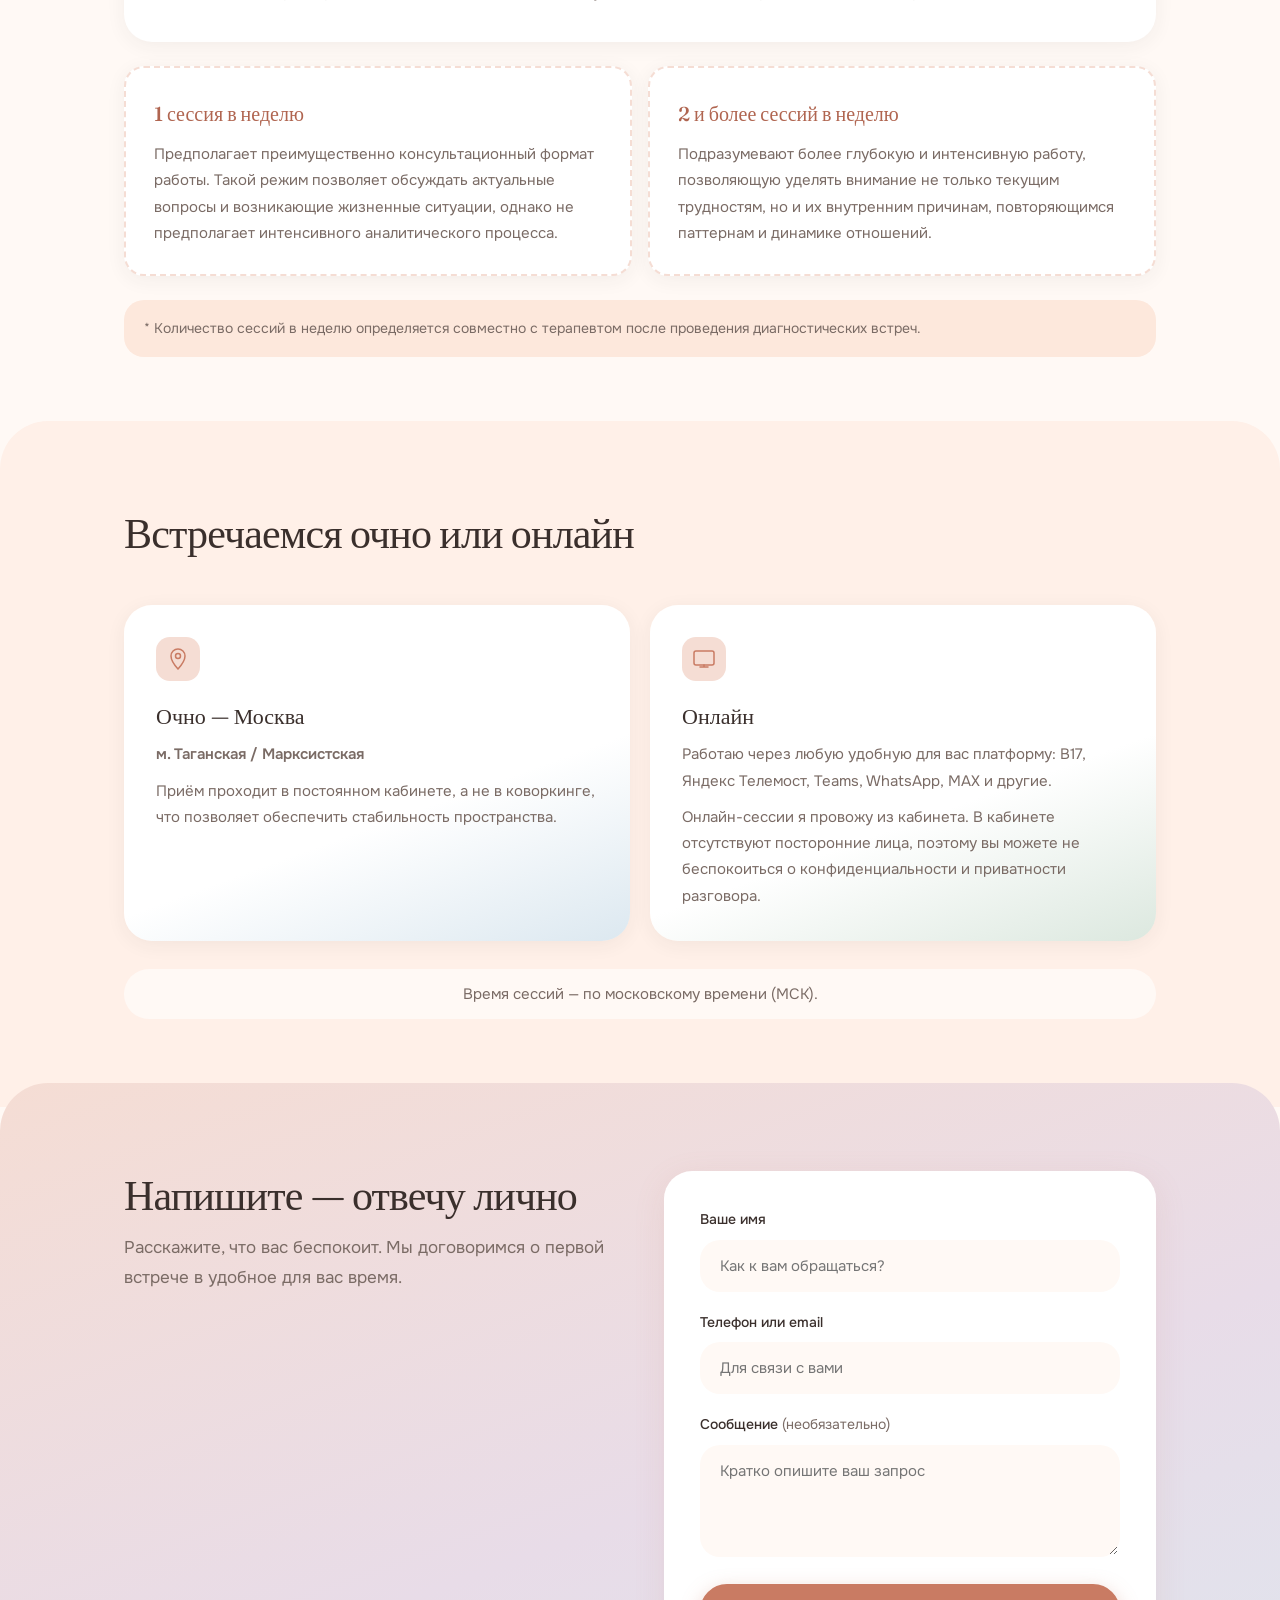
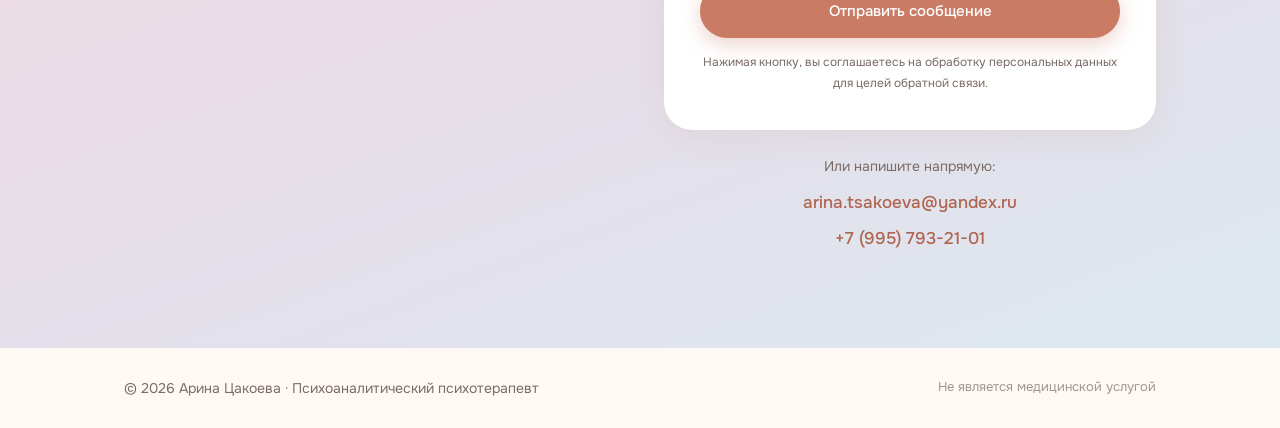
==== commit 8200df75: "Add files via upload" ====
--- a/index.html
+++ b/index.html
@@ -249,8 +249,8 @@
             </form>
             <div class="contact__alt">
               <p>Или напишите напрямую:</p>
-              <a href="mailto:info@example.com" class="contact-link">info@example.com</a>
-              <a href="tel:+79000000000" class="contact-link">+7 (900) 000-00-00</a>
+              <a href="mailto:arina.tsakoeva@yandex.ru" class="contact-link">arina.tsakoeva@yandex.ru</a>
+              <a href="tel:+79957932101" class="contact-link">+7 (995) 793-21-01</a>
             </div>
           </div>
         </div>
